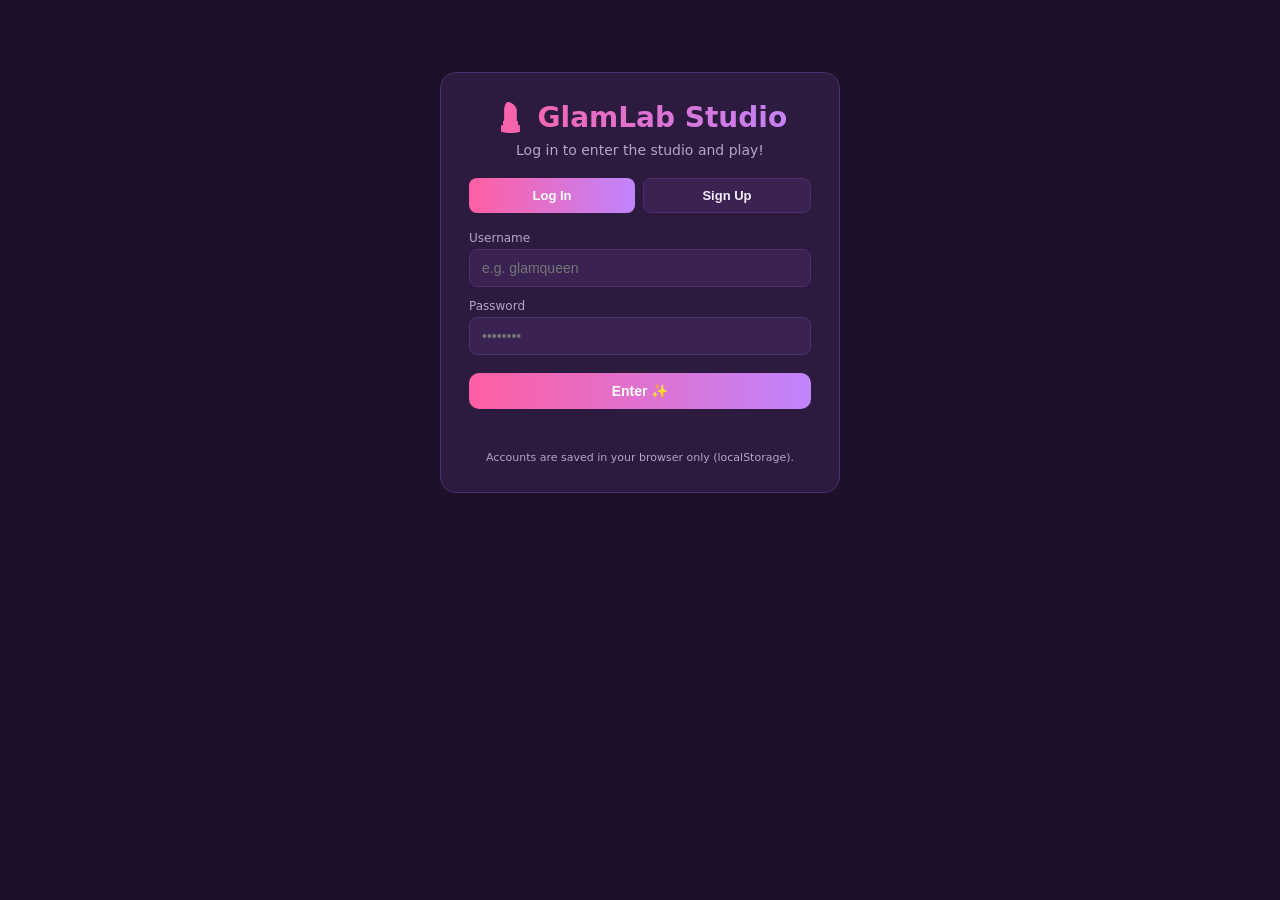
==== catalog.html @ 1079c4cc "Add home page and product catalog with live search (login required)" ====
<!doctype html>
<html lang="en">
<head>
<meta charset="UTF-8" />
<meta name="viewport" content="width=device-width, initial-scale=1.0" />
<title>Product Catalog - GlamLab Studio</title>
<link rel="stylesheet" href="style.css" />
</head>
<body>
  <nav class="nav">
    <a href="index.html" class="brand">💄 GlamLab Studio</a>
    <div class="nav-links">
      <a href="index.html">Home</a>
      <a href="catalog.html" style="color:var(--accent)">Catalog</a>
      <a href="game.html">Game</a>
      <span id="authSlot"></span>
    </div>
  </nav>

<main>
  <h1>🛍️ Product Catalog</h1>
  <p class="sub">Browse the full GlamLab makeup collection. Search products by keyword!</p>
  <div class="toolbar">
    <input type="text" id="searchBar" placeholder="🔎 Search products... (try: lipstick, GlamCo, eyes, glow)" oninput="onSearch()" />
    <span id="resultCount" class="sub"></span>
  </div>
  <div id="pgrid" class="pgrid"></div>
</main>
<script src="auth.js"></script>
<script src="catalog.js"></script>
<script>requireLogin();</script>
</body>
</html>
---- style.css ----
/* GlamLab Studio - shared styles */
:root {
  --bg: #1d1029; --panel: #2c1a3f; --panel2: #3a2352; --border: #4d2f6b;
  --text: #f5ecf9; --muted: #b9a3c9; --accent: #ff5fa2; --accent2: #c084fc; --gold: #ffd76e;
}
body.light {
  --bg: #fdf4fa; --panel: #ffffff; --panel2: #f7e8f4; --border: #e3c9ee;
  --text: #2c1a3f; --muted: #7a5b93; --accent: #d63384; --accent2: #8e2de2;
}
* { box-sizing: border-box; margin: 0; padding: 0; }
body { font-family: 'Segoe UI', system-ui, sans-serif; background: var(--bg); color: var(--text); min-height: 100vh; }
a { color: var(--accent2); }
.nav { display: flex; justify-content: space-between; align-items: center; padding: 12px 24px;
  background: var(--panel); border-bottom: 1px solid var(--border); flex-wrap: wrap; gap: 8px; }
.nav .brand { font-weight: 800; font-size: 18px; text-decoration: none;
  background: linear-gradient(90deg,#ff5fa2,#c084fc); -webkit-background-clip: text; background-clip: text; color: transparent; }
.nav .nav-links { display: flex; align-items: center; gap: 18px; flex-wrap: wrap; }
.nav .nav-links a { color: var(--text); text-decoration: none; font-size: 14px; }
.nav .nav-links a:hover { color: var(--accent); }
.nav .userchip { font-size: 12px; color: var(--muted); }
.nav .userchip b { color: var(--gold); }
main { max-width: 960px; margin: 0 auto; padding: 24px 16px; }
h1 { font-size: 28px; margin-bottom: 8px;
  background: linear-gradient(90deg,#ff5fa2,#c084fc); -webkit-background-clip: text; background-clip: text; color: transparent; }
.sub { color: var(--muted); font-size: 14px; margin-bottom: 20px; }
.btn { display: inline-block; background: linear-gradient(90deg,#ff5fa2,#c084fc); color: #fff; border: none;
  border-radius: 10px; padding: 10px 18px; font-weight: 700; cursor: pointer; font-size: 14px; text-decoration: none; }
.btn.secondary { background: var(--panel2); color: var(--text); border: 1px solid var(--border); }
.hero { background: var(--panel); border: 1px solid var(--border); border-radius: 16px; padding: 32px; text-align: center; margin-bottom: 24px; }
.cards { display: grid; grid-template-columns: repeat(auto-fill,minmax(220px,1fr)); gap: 14px; }
.card { background: var(--panel); border: 1px solid var(--border); border-radius: 14px; padding: 16px; }
.card h3 { margin-bottom: 6px; }
/* login */
.login-wrap { max-width: 400px; margin: 48px auto; }
.login-card { background: var(--panel); border: 1px solid var(--border); border-radius: 16px; padding: 28px; }
.login-card h1 { text-align: center; }
.tabs { display: flex; gap: 8px; margin-bottom: 18px; }
.tabs button { flex: 1; background: var(--panel2); color: var(--text); border: 1px solid var(--border);
  border-radius: 8px; padding: 9px; font-weight: 700; cursor: pointer; font-size: 13px; }
.tabs button.active { background: linear-gradient(90deg,#ff5fa2,#c084fc); color: #fff; border: none; }
.field { margin-bottom: 12px; }
.field label { display: block; font-size: 12px; color: var(--muted); margin-bottom: 4px; }
.field input { width: 100%; background: var(--panel2); color: var(--text); border: 1px solid var(--border);
  border-radius: 8px; padding: 10px 12px; font-size: 14px; }
.field input:focus { outline: 1px solid var(--accent2); }
.login-card .btn { width: 100%; margin-top: 6px; }
#authMsg { min-height: 18px; font-size: 12px; margin-top: 10px; text-align: center; }
#authMsg.err { color: #f87171; }
#authMsg.ok { color: #4ade80; }
.note { font-size: 11px; color: var(--muted); margin-top: 14px; text-align: center; }
/* catalog */
.toolbar { display: flex; gap: 10px; flex-wrap: wrap; margin-bottom: 18px; }
.toolbar input, .toolbar select { background: var(--panel2); color: var(--text); border: 1px solid var(--border);
  border-radius: 8px; padding: 9px 12px; font-size: 14px; }
.pgrid { display: grid; grid-template-columns: repeat(auto-fill,minmax(210px,1fr)); gap: 14px; }
.pcard { background: var(--panel); border: 1px solid var(--border); border-radius: 14px; padding: 14px; text-align: center; }
.pcard .emoji { font-size: 34px; }
.pcard .cat { font-size: 11px; text-transform: uppercase; letter-spacing: 1px; color: var(--muted); }
.pcard .brand { font-size: 12px; color: var(--accent2); }
.pcard .price { color: var(--gold); font-weight: 700; }
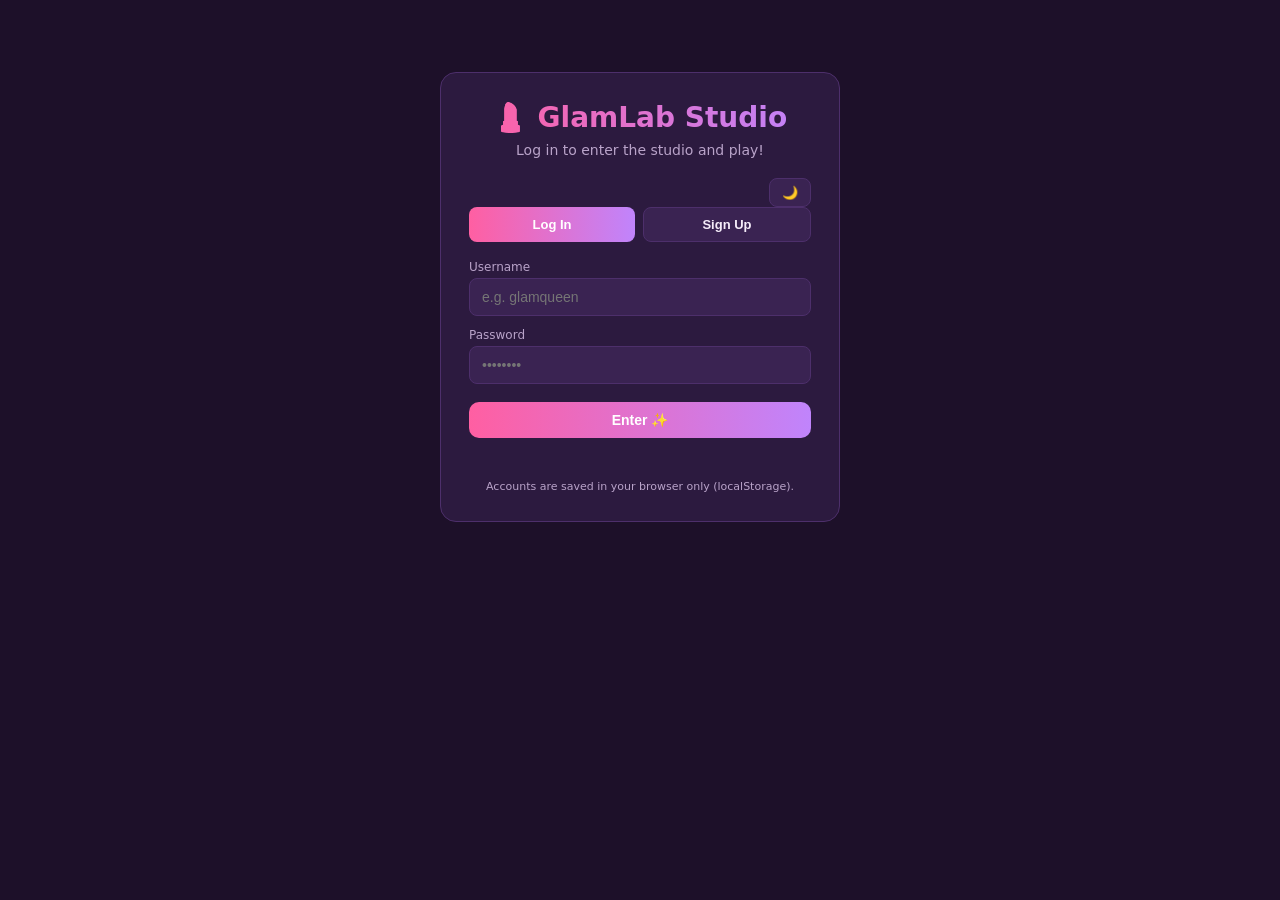
==== commit db9a75c4: "Add 10 features: filters, sorting, favorites, ratings, gallery, carousel, video player, dark/light m" ====
--- a/catalog.html
+++ b/catalog.html
@@ -12,20 +12,40 @@
     <div class="nav-links">
       <a href="index.html">Home</a>
       <a href="catalog.html" style="color:var(--accent)">Catalog</a>
-      <a href="game.html">Game</a>
+      <a href="gallery.html">Gallery</a>
+      <a href="tips.html">Tips</a>
+      <a href="games.html">Games</a>
+      <button class="theme-btn" onclick="toggleTheme()" id="themeBtn">🌙</button>
       <span id="authSlot"></span>
     </div>
   </nav>
 
 <main>
   <h1>🛍️ Product Catalog</h1>
-  <p class="sub">Browse the full GlamLab makeup collection. Search products by keyword!</p>
+  <p class="sub">Search, filter, sort, rate, and favorite the full GlamLab makeup collection.</p>
   <div class="toolbar">
-    <input type="text" id="searchBar" placeholder="🔎 Search products... (try: lipstick, GlamCo, eyes, glow)" oninput="onSearch()" />
-    <span id="resultCount" class="sub"></span>
+    <input type="text" id="searchBar" placeholder="🔎 Search products... (try: lipstick, GlamCo, glow)" />
+    <select id="catFilter">
+      <option value="All">All Categories</option>
+      <option value="Lips">Lips</option>
+      <option value="Face">Face</option>
+      <option value="Eyes">Eyes</option>
+      <option value="Skin">Skin</option>
+      <option value="Tools">Tools</option>
+    </select>
+    <select id="sortSel">
+      <option value="az">Sort: A → Z</option>
+      <option value="za">Sort: Z → A</option>
+      <option value="price-asc">Sort: Price low → high</option>
+      <option value="price-desc">Sort: Price high → low</option>
+      <option value="newest">Sort: Newest</option>
+      <option value="rating">Sort: Top rated</option>
+    </select>
+    <label class="favfilter"><input type="checkbox" id="favOnly" /> 💖 Favorites only</label>
   </div>
   <div id="pgrid" class="pgrid"></div>
 </main>
+<script src="theme.js"></script>
 <script src="auth.js"></script>
 <script src="catalog.js"></script>
 <script>requireLogin();</script>
--- a/style.css
+++ b/style.css
@@ -58,3 +58,82 @@
 .pcard .cat { font-size: 11px; text-transform: uppercase; letter-spacing: 1px; color: var(--muted); }
 .pcard .brand { font-size: 12px; color: var(--accent2); }
 .pcard .price { color: var(--gold); font-weight: 700; }
+
+/* games hub */
+.gamegrid { display: grid; grid-template-columns: repeat(auto-fill,minmax(280px,1fr)); gap: 14px; }
+.gamecard { background: var(--panel); border: 1px solid var(--border); border-radius: 16px; padding: 20px; }
+.gamecard .big { font-size: 40px; }
+.gamecard p { font-size: 13px; color: var(--muted); margin: 6px 0 12px; line-height: 1.5; }
+/* shade match */
+.shade-stage { text-align: center; }
+.shade-target { width: 130px; height: 130px; border-radius: 50%; margin: 12px auto; border: 4px solid var(--border); box-shadow: 0 0 24px rgba(0,0,0,.4); }
+.shade-opts { display: flex; gap: 14px; justify-content: center; flex-wrap: wrap; margin-top: 16px; }
+.swatch { width: 74px; height: 74px; border-radius: 14px; border: 3px solid var(--border); cursor: pointer; transition: transform .15s; }
+.swatch:hover { transform: scale(1.08); }
+.swatch.right { border-color: #4ade80; }
+.swatch.wrong { border-color: #ef4444; animation: shake .35s; }
+@keyframes shake { 0%,100% { transform: translateX(0); } 25% { transform: translateX(-6px); } 75% { transform: translateX(6px); } }
+.scorebar { display: flex; gap: 10px; justify-content: center; margin-bottom: 14px; flex-wrap: wrap; }
+/* memory game */
+.stat { background: var(--panel); border: 1px solid var(--border); border-radius: 10px; padding: 8px 14px; text-align: center; min-width: 88px; }
+.stat .v { font-size: 18px; font-weight: 700; color: var(--gold); }
+.stat .l { font-size: 10px; text-transform: uppercase; letter-spacing: 1px; color: var(--muted); }
+.memgrid { display: grid; grid-template-columns: repeat(4, 1fr); gap: 10px; max-width: 560px; margin: 0 auto; }
+.memgrid.cols5 { grid-template-columns: repeat(5, 1fr); }
+.memgrid.cols6 { grid-template-columns: repeat(6, 1fr); }
+.roundbadge { display: inline-block; background: linear-gradient(90deg,#ff5fa2,#c084fc); color: #fff; border-radius: 20px; padding: 6px 16px; font-weight: 700; font-size: 13px; margin-bottom: 14px; }
+.mcard { aspect-ratio: 3/4; perspective: 600px; cursor: pointer; }
+.mcard-inner { position: relative; width: 100%; height: 100%; transform-style: preserve-3d; transition: transform .4s; }
+.mcard.flipped .mcard-inner, .mcard.matched .mcard-inner { transform: rotateY(180deg); }
+.mface { position: absolute; inset: 0; backface-visibility: hidden; border-radius: 10px; display: flex;
+  align-items: center; justify-content: center; font-size: 30px; }
+.mback { background: linear-gradient(135deg,#ff5fa2,#c084fc); font-size: 22px; }
+.mfront { background: var(--panel2); border: 1px solid var(--border); transform: rotateY(180deg); }
+.mcard.matched .mfront { border-color: #4ade80; }
+.memhud { display: flex; gap: 10px; justify-content: center; margin-bottom: 14px; flex-wrap: wrap; }
+.overlay { position: fixed; inset: 0; background: rgba(15,8,25,.85); display: flex; align-items: center; justify-content: center; z-index: 20; }
+.ocard { background: var(--panel); border: 1px solid var(--border); border-radius: 16px; padding: 28px; text-align: center; max-width: 400px; }
+.ocard h2 { color: var(--gold); margin-bottom: 10px; }
+.ocard p { font-size: 13px; margin-bottom: 8px; line-height: 1.5; }
+.ocard button { background: linear-gradient(90deg,#ff5fa2,#c084fc); border: none; color: #fff; border-radius: 10px;
+  padding: 12px 22px; font-weight: 700; font-size: 15px; cursor: pointer; margin-top: 10px; }
+
+/* theme toggle */
+.theme-btn { background: var(--panel2); color: var(--text); border: 1px solid var(--border); border-radius: 8px;
+  padding: 6px 12px; cursor: pointer; font-size: 13px; }
+/* catalog filters */
+.toolbar select { background: var(--panel2); color: var(--text); border: 1px solid var(--border);
+  border-radius: 8px; padding: 9px 12px; font-size: 14px; }
+.pcard .fav { background: none; border: none; font-size: 22px; cursor: pointer; line-height: 1; }
+.pcard .fav.on { filter: drop-shadow(0 0 4px #ff5fa2); }
+.stars { color: var(--gold); cursor: pointer; font-size: 18px; user-select: none; letter-spacing: 2px; }
+.stars .dim { opacity: .3; }
+.favfilter { display: flex; align-items: center; gap: 6px; font-size: 13px; color: var(--muted); }
+/* gallery + carousel */
+.carousel { position: relative; border-radius: 16px; overflow: hidden; border: 1px solid var(--border); margin-bottom: 24px; }
+.slides { display: flex; transition: transform .5s ease; }
+.slide { min-width: 100%; height: 260px; display: flex; align-items: center; justify-content: center;
+  flex-direction: column; gap: 8px; }
+.slide .big { font-size: 64px; }
+.slide h3 { color: #fff; text-shadow: 0 2px 8px rgba(0,0,0,.5); font-size: 22px; }
+.slide p { color: rgba(255,255,255,.9); text-shadow: 0 1px 4px rgba(0,0,0,.5); font-size: 13px; }
+.car-btn { position: absolute; top: 50%; transform: translateY(-50%); background: rgba(0,0,0,.45); color: #fff;
+  border: none; border-radius: 50%; width: 40px; height: 40px; font-size: 18px; cursor: pointer; }
+.car-btn.prev { left: 12px; } .car-btn.next { right: 12px; }
+.car-dots { position: absolute; bottom: 12px; left: 0; right: 0; display: flex; gap: 8px; justify-content: center; }
+.car-dots span { width: 10px; height: 10px; border-radius: 50%; background: rgba(255,255,255,.4); cursor: pointer; }
+.car-dots span.on { background: #fff; }
+.ggrid { display: grid; grid-template-columns: repeat(auto-fill,minmax(200px,1fr)); gap: 14px; }
+.gcard { border-radius: 14px; overflow: hidden; border: 1px solid var(--border); height: 180px; position: relative;
+  display: flex; align-items: center; justify-content: center; flex-direction: column; cursor: pointer; }
+.gcard .big { font-size: 48px; filter: drop-shadow(0 2px 6px rgba(0,0,0,.4)); }
+.gcard .cap { position: absolute; bottom: 0; left: 0; right: 0; background: rgba(0,0,0,.55); color: #fff;
+  font-size: 12px; padding: 6px 10px; text-align: center; }
+/* video */
+.video-wrap { background: var(--panel); border: 1px solid var(--border); border-radius: 16px; padding: 16px; margin-bottom: 20px; }
+.video-wrap iframe { width: 100%; aspect-ratio: 16/9; border: none; border-radius: 10px; }
+/* countdown */
+.countdown { display: flex; gap: 12px; justify-content: center; flex-wrap: wrap; margin-top: 12px; }
+.cd-box { background: var(--panel2); border: 1px solid var(--border); border-radius: 12px; padding: 12px 16px; min-width: 74px; }
+.cd-box .v { font-size: 26px; font-weight: 800; color: var(--gold); }
+.cd-box .l { font-size: 10px; text-transform: uppercase; letter-spacing: 1px; color: var(--muted); }
